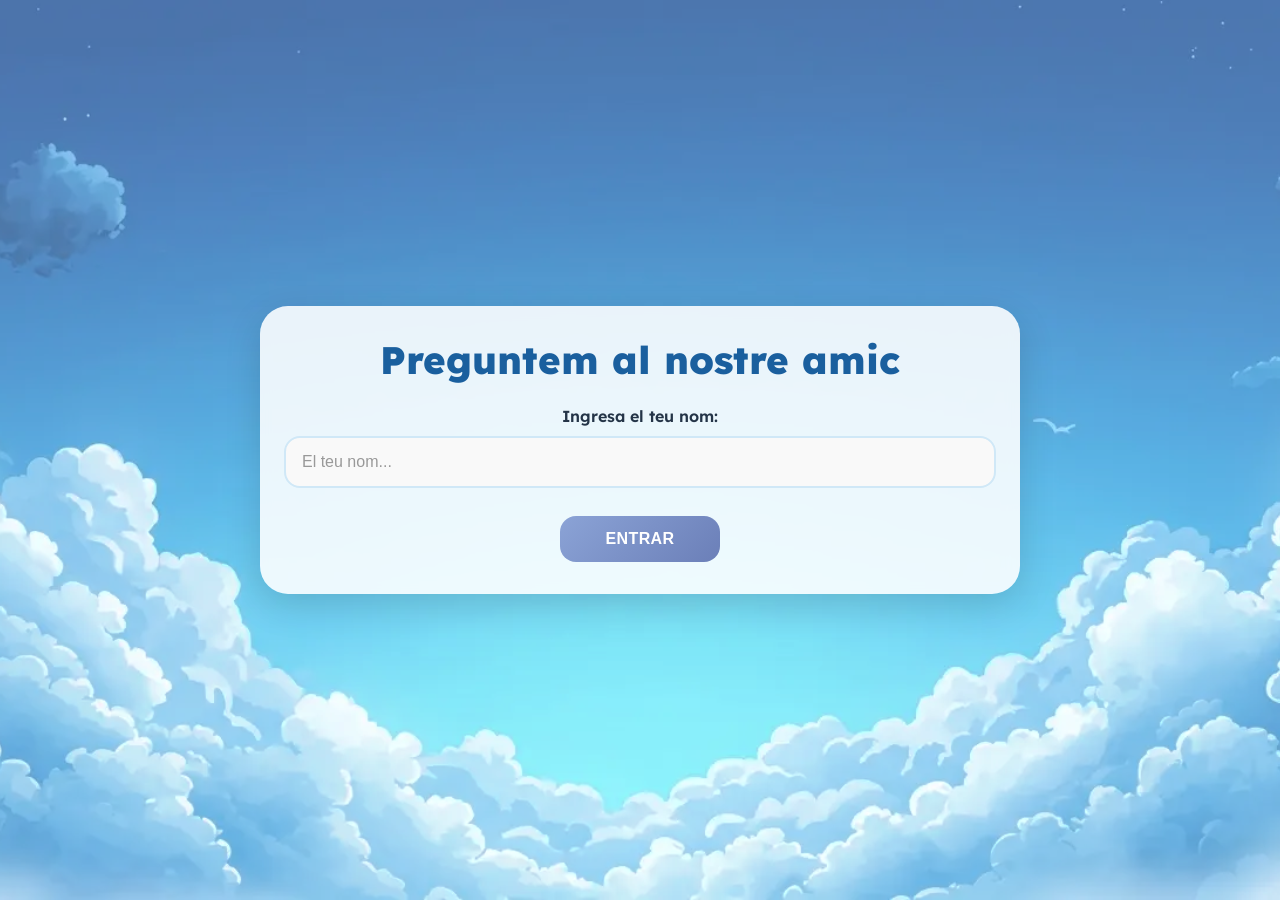
==== public/quiz.html @ dec80d6c "perf: optimize main-page loading" ====
<!DOCTYPE html>
<html lang="ca">
<head>
  <meta charset="UTF-8">
  <meta name="viewport" content="width=device-width, initial-scale=1.0">
  <title>Quiz</title>

  <style>
    :root {
      --primary: #2563eb;
      --primary-hover: #1d4ed8;

      --bg: #eef2f7;
      --card: #ffffff;

      --text: #0f172a;
      --muted: #475569;

      --border: #dbe4ee;

      --correct: #15803d;
      --correct-bg: #ecfdf3;

      --wrong: #dc2626;
      --wrong-bg: #fef2f2;

      --shadow: 0 12px 30px rgba(15, 23, 42, 0.08);
      --radius: 16px;
    }

    * {
      box-sizing: border-box;
    }

    body {
      margin: 0;
      min-height: 100vh;
      font-family: system-ui, -apple-system, BlinkMacSystemFont, "Segoe UI", Arial, sans-serif;
      background: linear-gradient(180deg, #edf2f7 0%, #e6ecf3 100%);
      color: var(--text);
      display: flex;
      justify-content: center;
      align-items: flex-start;
      padding: 32px 20px;
    }

    #app {
      width: 100%;
      max-width: 760px;
      background: var(--card);
      border-radius: 24px;
      box-shadow: var(--shadow);
      padding: 36px;
    }

    .quiz-container,
    .results-container {
      display: flex;
      flex-direction: column;
      gap: 14px;
    }

    h1 {
      margin: 0;
      font-size: 2rem;
      line-height: 1.15;
      color: var(--text);
    }

    h2 {
      margin: 8px 0 0;
      font-size: 1.9rem;
      line-height: 1.2;
      color: var(--text);
    }

    p {
      margin: 0;
      font-size: 1.05rem;
      line-height: 1.5;
      color: var(--muted);
    }

    .meta {
      display: flex;
      flex-direction: column;
      gap: 6px;
      margin-top: 4px;
    }

    .progress-bar {
      width: 100%;
      height: 10px;
      background: #e2e8f0;
      border-radius: 999px;
      overflow: hidden;
      margin-top: 2px;
    }

    .progress-fill {
      height: 100%;
      width: 0;
      background: linear-gradient(90deg, #3b82f6 0%, #2563eb 100%);
      border-radius: inherit;
      transition: width 0.25s ease;
    }

    .question-block {
      display: flex;
      flex-direction: column;
      gap: 14px;
      margin-top: 8px;
    }

    .options {
      display: flex;
      flex-direction: column;
      gap: 14px;
      margin-top: 6px;
    }

    button {
      appearance: none;
      border: 1px solid var(--border);
      background: #f8fafc;
      color: var(--text);
      border-radius: 14px;
      padding: 16px 18px;
      font-size: 1.15rem;
      line-height: 1.3;
      cursor: pointer;
      transition: background-color 0.18s ease, border-color 0.18s ease, transform 0.12s ease, box-shadow 0.18s ease;
    }

    button:hover {
      background: #eef4fb;
      border-color: #cbd5e1;
      box-shadow: 0 4px 14px rgba(37, 99, 235, 0.08);
    }

    button:active {
      transform: translateY(1px);
    }

    button:disabled {
      cursor: default;
      opacity: 1;
    }

    .correct {
      border: 2px solid var(--correct);
      background: var(--correct-bg);
      color: #166534;
      font-weight: 600;
    }

    .wrong {
      border: 2px solid var(--wrong);
      background: var(--wrong-bg);
      color: #991b1b;
      font-weight: 600;
    }

    .feedback {
      display: flex;
      flex-direction: column;
      gap: 14px;
      margin-top: 8px;
    }

    .feedback p {
      color: var(--text);
      font-size: 1.1rem;
      font-weight: 600;
    }

    .actions {
      display: flex;
      gap: 12px;
      flex-wrap: wrap;
    }

    .actions button {
      min-width: 180px;
    }

    .btn-primary {
      background: var(--primary);
      border-color: var(--primary);
      color: #ffffff;
      font-weight: 600;
    }

    .btn-primary:hover {
      background: var(--primary-hover);
      border-color: var(--primary-hover);
      box-shadow: 0 8px 18px rgba(37, 99, 235, 0.18);
    }

    .btn-secondary {
      background: #f1f5f9;
      color: var(--text);
    }

    .results-container ul {
      margin: 0;
      padding-left: 20px;
      color: var(--text);
    }

    .results-container li {
      margin-bottom: 8px;
      line-height: 1.45;
    }

    .results-actions {
      display: flex;
      gap: 12px;
      margin-top: 8px;
      flex-wrap: wrap;
    }

    @media (max-width: 640px) {
      body {
        padding: 20px 14px;
      }

      #app {
        padding: 24px 20px;
        border-radius: 18px;
      }

      h1 {
        font-size: 1.75rem;
      }

      h2 {
        font-size: 1.45rem;
      }

      button {
        width: 100%;
        font-size: 1rem;
      }

      .actions,
      .results-actions {
        flex-direction: column;
      }

      .actions button,
      .results-actions button {
        width: 100%;
        min-width: 0;
      }
    }
  </style>
</head>

<body>
  <div id="app"></div>
  <script type="module" src="js/quiz.js"></script>
</body>
</html>
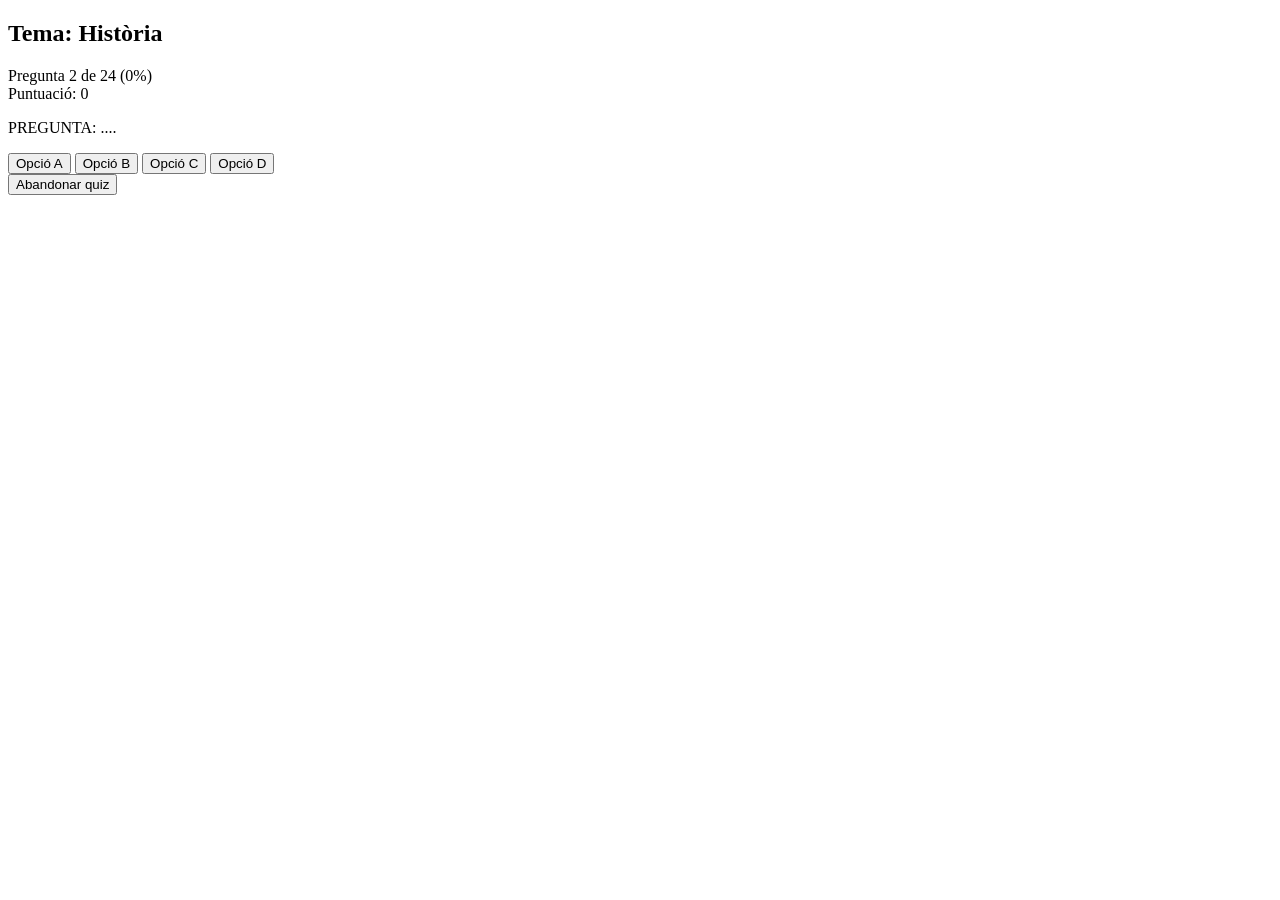
==== commit b319ef3e: "Merge remote-tracking branch 'origin/quizz-html' into quiz-page-backend" ====
--- a/public/quiz.html
+++ b/public/quiz.html
@@ -1,264 +1,65 @@
 <!DOCTYPE html>
 <html lang="ca">
 <head>
-  <meta charset="UTF-8">
-  <meta name="viewport" content="width=device-width, initial-scale=1.0">
-  <title>Quiz</title>
-
-  <style>
-    :root {
-      --primary: #2563eb;
-      --primary-hover: #1d4ed8;
-
-      --bg: #eef2f7;
-      --card: #ffffff;
-
-      --text: #0f172a;
-      --muted: #475569;
-
-      --border: #dbe4ee;
-
-      --correct: #15803d;
-      --correct-bg: #ecfdf3;
-
-      --wrong: #dc2626;
-      --wrong-bg: #fef2f2;
-
-      --shadow: 0 12px 30px rgba(15, 23, 42, 0.08);
-      --radius: 16px;
-    }
-
-    * {
-      box-sizing: border-box;
-    }
-
-    body {
-      margin: 0;
-      min-height: 100vh;
-      font-family: system-ui, -apple-system, BlinkMacSystemFont, "Segoe UI", Arial, sans-serif;
-      background: linear-gradient(180deg, #edf2f7 0%, #e6ecf3 100%);
-      color: var(--text);
-      display: flex;
-      justify-content: center;
-      align-items: flex-start;
-      padding: 32px 20px;
-    }
-
-    #app {
-      width: 100%;
-      max-width: 760px;
-      background: var(--card);
-      border-radius: 24px;
-      box-shadow: var(--shadow);
-      padding: 36px;
-    }
-
-    .quiz-container,
-    .results-container {
-      display: flex;
-      flex-direction: column;
-      gap: 14px;
-    }
-
-    h1 {
-      margin: 0;
-      font-size: 2rem;
-      line-height: 1.15;
-      color: var(--text);
-    }
-
-    h2 {
-      margin: 8px 0 0;
-      font-size: 1.9rem;
-      line-height: 1.2;
-      color: var(--text);
-    }
-
-    p {
-      margin: 0;
-      font-size: 1.05rem;
-      line-height: 1.5;
-      color: var(--muted);
-    }
-
-    .meta {
-      display: flex;
-      flex-direction: column;
-      gap: 6px;
-      margin-top: 4px;
-    }
-
-    .progress-bar {
-      width: 100%;
-      height: 10px;
-      background: #e2e8f0;
-      border-radius: 999px;
-      overflow: hidden;
-      margin-top: 2px;
-    }
-
-    .progress-fill {
-      height: 100%;
-      width: 0;
-      background: linear-gradient(90deg, #3b82f6 0%, #2563eb 100%);
-      border-radius: inherit;
-      transition: width 0.25s ease;
-    }
-
-    .question-block {
-      display: flex;
-      flex-direction: column;
-      gap: 14px;
-      margin-top: 8px;
-    }
-
-    .options {
-      display: flex;
-      flex-direction: column;
-      gap: 14px;
-      margin-top: 6px;
-    }
-
-    button {
-      appearance: none;
-      border: 1px solid var(--border);
-      background: #f8fafc;
-      color: var(--text);
-      border-radius: 14px;
-      padding: 16px 18px;
-      font-size: 1.15rem;
-      line-height: 1.3;
-      cursor: pointer;
-      transition: background-color 0.18s ease, border-color 0.18s ease, transform 0.12s ease, box-shadow 0.18s ease;
-    }
-
-    button:hover {
-      background: #eef4fb;
-      border-color: #cbd5e1;
-      box-shadow: 0 4px 14px rgba(37, 99, 235, 0.08);
-    }
-
-    button:active {
-      transform: translateY(1px);
-    }
-
-    button:disabled {
-      cursor: default;
-      opacity: 1;
-    }
-
-    .correct {
-      border: 2px solid var(--correct);
-      background: var(--correct-bg);
-      color: #166534;
-      font-weight: 600;
-    }
-
-    .wrong {
-      border: 2px solid var(--wrong);
-      background: var(--wrong-bg);
-      color: #991b1b;
-      font-weight: 600;
-    }
-
-    .feedback {
-      display: flex;
-      flex-direction: column;
-      gap: 14px;
-      margin-top: 8px;
-    }
-
-    .feedback p {
-      color: var(--text);
-      font-size: 1.1rem;
-      font-weight: 600;
-    }
-
-    .actions {
-      display: flex;
-      gap: 12px;
-      flex-wrap: wrap;
-    }
-
-    .actions button {
-      min-width: 180px;
-    }
-
-    .btn-primary {
-      background: var(--primary);
-      border-color: var(--primary);
-      color: #ffffff;
-      font-weight: 600;
-    }
-
-    .btn-primary:hover {
-      background: var(--primary-hover);
-      border-color: var(--primary-hover);
-      box-shadow: 0 8px 18px rgba(37, 99, 235, 0.18);
-    }
-
-    .btn-secondary {
-      background: #f1f5f9;
-      color: var(--text);
-    }
-
-    .results-container ul {
-      margin: 0;
-      padding-left: 20px;
-      color: var(--text);
-    }
-
-    .results-container li {
-      margin-bottom: 8px;
-      line-height: 1.45;
-    }
-
-    .results-actions {
-      display: flex;
-      gap: 12px;
-      margin-top: 8px;
-      flex-wrap: wrap;
-    }
-
-    @media (max-width: 640px) {
-      body {
-        padding: 20px 14px;
-      }
-
-      #app {
-        padding: 24px 20px;
-        border-radius: 18px;
-      }
-
-      h1 {
-        font-size: 1.75rem;
-      }
-
-      h2 {
-        font-size: 1.45rem;
-      }
-
-      button {
-        width: 100%;
-        font-size: 1rem;
-      }
-
-      .actions,
-      .results-actions {
-        flex-direction: column;
-      }
-
-      .actions button,
-      .results-actions button {
-        width: 100%;
-        min-width: 0;
-      }
-    }
-  </style>
+    <meta charset="UTF-8">
+    <meta name="viewport" content="width=device-width, initial-scale=1.0">
+    <title>Preguntem al nostre amic</title>
+    <link rel="stylesheet" href="css/quiz.css">
+    <link rel="shortcut icon" href="img/favicon.ico" type="image/x-icon">
 </head>
 
 <body>
-  <div id="app"></div>
-  <script type="module" src="js/quiz.js"></script>
+    <section id="screen-inici" class="screen" style="display: none;">
+        <div id="section-name-input" class="container">
+            <h1>Preguntem al nostre amic</h1>
+            <div class="form-group">
+                <label for="user-name">Ingresa el teu nom:</label>
+                <input type="text" id="user-name" placeholder="El teu nom..." maxlength="50">
+            </div>
+            <button id="btn-enter" class="btn">Entrar</button>
+        </div>
+
+        <div id="section-category-select" class="container">
+            <h2 id="welcome-text">Hola, <span id="display-name">[Nom]</span>!</h2>
+            <p class="category-label">Categoria:</p>
+            <div class="category-grid" id="category-grid"></div>
+            <button id="btn-start-game" class="btn">Comenzar</button>
+        </div>
+    </section>
+
+    <section id="screen-joc" class="screen">
+        <div class="quiz-container">
+            
+            <h2 class="category-theme">Tema: <span id="current-theme">Història</span></h2>
+            
+            <div class="question-counter">
+                Pregunta <span id="current-question">2</span> de <span id="total-questions">24</span> (0%)
+            </div>
+            
+            <div class="score-display">
+                Puntuació: <span id="current-score">0</span>
+            </div>
+
+            <div class="progress-container">
+                <div id="progress-bar" class="progress-fill"></div>
+            </div>
+
+            <div class="question-box">
+                <p id="question-text">PREGUNTA: ....</p>
+            </div>
+
+            <div class="options-grid">
+                <button class="option-btn" id="option-a">Opció A</button> <button class="option-btn" id="option-b">Opció B</button>
+                <button class="option-btn" id="option-c">Opció C</button> <button class="option-btn" id="option-d">Opció D</button>
+            </div>
+
+            <div class="quiz-footer">
+                <button id="btn-leave" class="btn-leave">Abandonar quiz</button>
+            </div>
+
+        </div>
+    </section>
+
+    <script type="module" src="./js/main.js"></script>
 </body>
 </html>
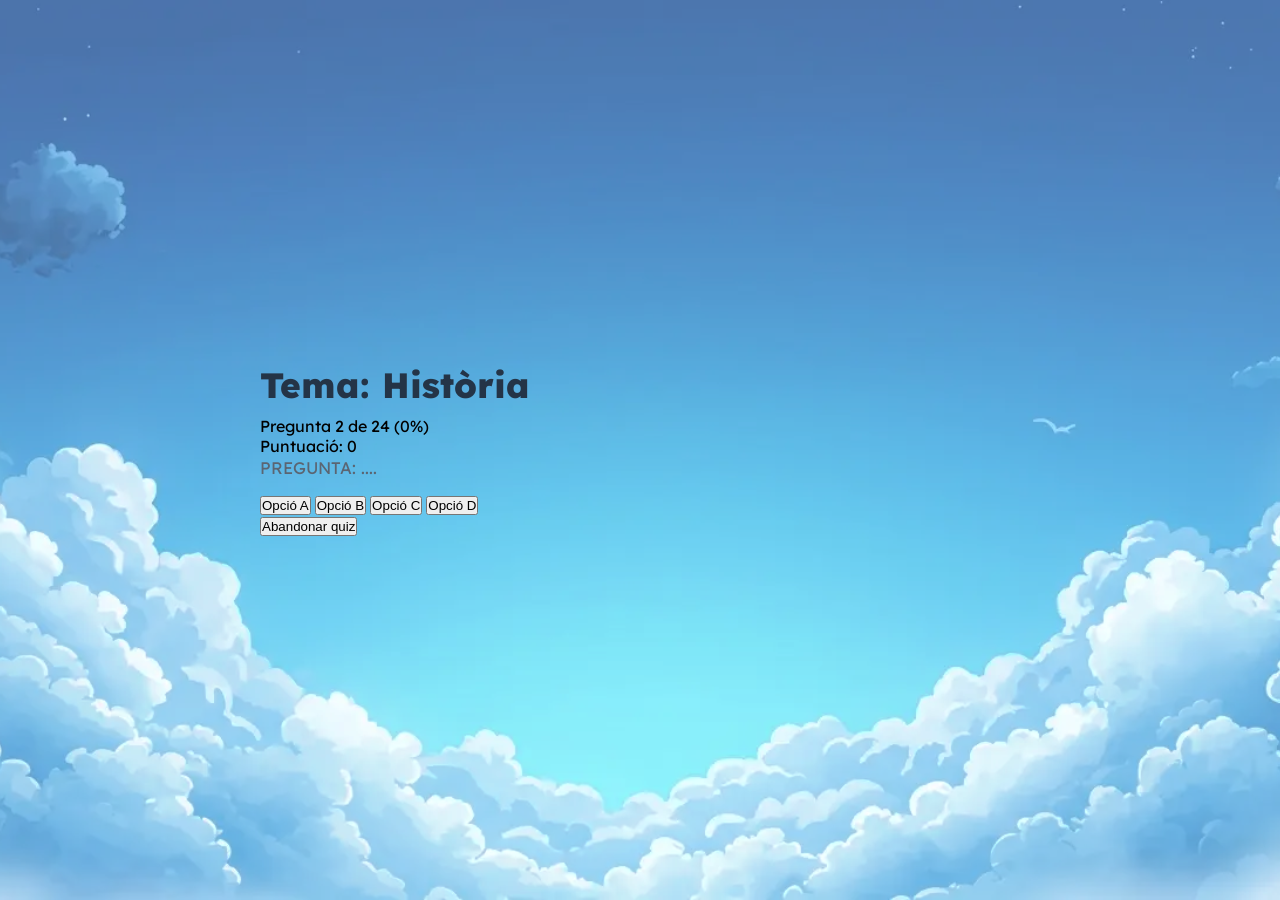
==== commit d7532af1: "style: added alert more styled" ====
--- a/public/quiz.html
+++ b/public/quiz.html
@@ -4,7 +4,7 @@
     <meta charset="UTF-8">
     <meta name="viewport" content="width=device-width, initial-scale=1.0">
     <title>Preguntem al nostre amic</title>
-    <link rel="stylesheet" href="css/quiz.css">
+    <link rel="stylesheet" href="css/style.css">
     <link rel="shortcut icon" href="img/favicon.ico" type="image/x-icon">
 </head>
 
--- a/public/css/style.css
+++ b/public/css/style.css
@@ -0,0 +1,584 @@
+@import url('https://fonts.googleapis.com/css2?family=Lexend:wght@400;500;600;700;800&display=swap');
+
+* {
+    margin: 0;
+    padding: 0;
+    box-sizing: border-box;
+}
+
+:root {
+    --page-max-width: 760px;
+    --card-radius: 28px;
+    --button-radius: 24px;
+    --shadow-soft: 0 12px 36px rgba(0, 0, 0, 0.14);
+    --shadow-hover: 0 18px 38px rgba(0, 0, 0, 0.22);
+    --text-main: #243447;
+    --text-soft: #5b6572;
+
+    /* Curvas de animación reutilizables */
+    --ease-out-soft: cubic-bezier(0.22, 1, 0.36, 1);
+    --ease-spring: cubic-bezier(0.34, 1.56, 0.64, 1);
+}
+
+body {
+    font-family: 'Lexend', sans-serif;
+    background-image: url('../img/backgroundImage.webp');
+    background-repeat: no-repeat;
+    background-position: center center;
+    background-size: cover;
+    background-attachment: fixed;
+    background-color: rgba(168, 216, 255, 0.4);
+    background-blend-mode: lighten;
+    min-height: 100vh;
+    display: flex;
+    justify-content: center;
+    align-items: center;
+    padding: 24px 16px;
+    overflow-x: hidden;
+    animation: bgDrift 24s ease-in-out infinite alternate;
+}
+
+@keyframes bgDrift {
+    from { background-size: cover; }
+    to   { background-size: 110% auto; }
+}
+
+.screen {
+    width: 100%;
+    max-width: var(--page-max-width);
+    display: flex;
+    flex-direction: column;
+    gap: 20px;
+    animation: fadeIn 0.7s var(--ease-out-soft) both;
+}
+
+@keyframes fadeIn {
+    from {
+        opacity: 0;
+        transform: translateY(12px) scale(0.97);
+        filter: blur(6px);
+    }
+    to {
+        opacity: 1;
+        transform: translateY(0) scale(1);
+        filter: blur(0);
+    }
+}
+
+img {
+  -webkit-user-drag: none;
+  user-select: none;
+  pointer-events: none;
+}
+
+.container {
+    width: 100%;
+    background: rgba(255, 255, 255, 0.88);
+    border-radius: var(--card-radius);
+    padding: 32px 24px;
+    box-shadow: var(--shadow-soft);
+    text-align: center;
+    backdrop-filter: blur(6px);
+    animation: containerIn 0.75s var(--ease-spring) both;
+    transition: box-shadow 0.4s ease, transform 0.4s ease;
+}
+
+.container:hover {
+    box-shadow: 0 18px 44px rgba(0, 0, 0, 0.18);
+}
+
+@keyframes containerIn {
+    0% {
+        opacity: 0;
+        transform: translateY(24px) scale(0.94);
+    }
+    100% {
+        opacity: 1;
+        transform: translateY(0) scale(1);
+    }
+}
+
+#section-category-select {
+    display: none;
+}
+
+h1 {
+    font-size: clamp(2rem, 4vw, 2.4rem);
+    color: #1a5f9e;
+    margin-bottom: 24px;
+    font-weight: 800;
+    line-height: 1.15;
+    background: linear-gradient(90deg, #1a5f9e, #4aa3df, #1a5f9e);
+    background-size: 200% auto;
+    -webkit-background-clip: text;
+    background-clip: text;
+    -webkit-text-fill-color: transparent;
+    animation: titleShine 6s linear infinite, fadeInDown 0.7s var(--ease-out-soft) both;
+}
+
+@keyframes titleShine {
+    to { background-position: 200% center; }
+}
+
+@keyframes fadeInDown {
+    from { opacity: 0; transform: translateY(-12px); }
+    to   { opacity: 1; transform: translateY(0); }
+}
+
+h2 {
+    font-size: clamp(1.8rem, 4vw, 2.2rem);
+    color: var(--text-main);
+    margin-bottom: 10px;
+    font-weight: 800;
+    line-height: 1.2;
+    animation: fadeInDown 0.6s var(--ease-out-soft) both;
+}
+
+#welcome-text {
+    margin-bottom: 18px;
+}
+
+#welcome-text #display-name {
+    display: inline-block;
+    animation: pop 0.5s var(--ease-spring) both;
+    color: #1a5f9e;
+}
+
+@keyframes pop {
+    0%   { transform: scale(0.5); opacity: 0; }
+    60%  { transform: scale(1.15); opacity: 1; }
+    100% { transform: scale(1); }
+}
+
+.category-label {
+    font-size: 1.05rem;
+    color: var(--text-soft);
+    margin-bottom: 22px;
+    font-weight: 600;
+    animation: fadeIn 0.6s ease 0.15s both;
+}
+
+p {
+    font-size: 1.05rem;
+    color: var(--text-soft);
+    margin-bottom: 15px;
+    line-height: 1.4;
+}
+
+label {
+    display: block;
+    font-size: 1rem;
+    color: var(--text-main);
+    font-weight: 600;
+    margin-bottom: 10px;
+}
+
+.form-group {
+    margin-bottom: 28px;
+}
+
+#user-name {
+    width: 100%;
+    padding: 15px 16px;
+    font-size: 1rem;
+    border: 2px solid #d0e8f7;
+    border-radius: 16px;
+    background-color: #f9f9f9;
+    color: var(--text-main);
+    transition: border-color 0.25s ease, background-color 0.25s ease, box-shadow 0.25s ease, transform 0.25s ease;
+}
+
+#user-name:hover {
+    transform: translateY(-1px);
+}
+
+#user-name:focus {
+    outline: none;
+    border-color: #a8d8ff;
+    background-color: #fff;
+    box-shadow: 0 0 0 4px rgba(168, 216, 255, 0.25);
+    transform: translateY(-1px);
+}
+
+#user-name::placeholder {
+    color: #999;
+    transition: opacity 0.25s ease, transform 0.25s ease;
+}
+
+#user-name:focus::placeholder {
+    opacity: 0.5;
+    transform: translateX(4px);
+}
+
+.btn {
+    padding: 14px 24px;
+    font-size: 1rem;
+    font-weight: 800;
+    border: none;
+    border-radius: 16px;
+    cursor: pointer;
+    transition:
+        transform 0.25s var(--ease-spring),
+        box-shadow 0.25s ease,
+        filter 0.25s ease;
+    text-transform: uppercase;
+    letter-spacing: 0.4px;
+    position: relative;
+    overflow: hidden;
+    isolation: isolate;
+}
+
+.btn::before {
+    content: '';
+    position: absolute;
+    top: 0;
+    left: -120%;
+    width: 60%;
+    height: 100%;
+    background: linear-gradient(
+        120deg,
+        transparent 0%,
+        rgba(255, 255, 255, 0.45) 50%,
+        transparent 100%
+    );
+    transform: skewX(-20deg);
+    transition: left 0.7s ease;
+    pointer-events: none;
+    z-index: 1;
+}
+
+.btn:hover::before {
+    left: 130%;
+}
+
+.btn:hover {
+    transform: translateY(-3px) scale(1.02);
+    box-shadow: var(--shadow-hover);
+    filter: brightness(1.05);
+}
+
+.btn:active {
+    transform: translateY(-1px) scale(0.99);
+    transition-duration: 0.1s;
+}
+
+.btn:focus-visible {
+    outline: none;
+    box-shadow: 0 0 0 4px rgba(168, 216, 255, 0.55), var(--shadow-hover);
+}
+
+#btn-enter {
+    background: linear-gradient(135deg, #8ba3d6 0%, #6b7fb8 100%);
+    color: white;
+    min-width: 160px;
+}
+
+.btn-container button {
+    background: linear-gradient(135deg, #18c91f 0%, #47e45c 100%);
+    color: white;
+    min-width: 190px;
+    margin: 0 15px;
+}
+
+#btn-start-game {
+    animation: pulseGlow 2.4s ease-in-out infinite;
+}
+
+@keyframes pulseGlow {
+    0%, 100% {
+        box-shadow: 0 8px 20px rgba(24, 201, 31, 0.35);
+    }
+    50% {
+        box-shadow: 0 12px 28px rgba(24, 201, 31, 0.55);
+    }
+}
+
+#btn-start-game:hover,
+#btn-enter:hover {
+    color: white;
+}
+
+/* GRID DINÁMICO */
+
+.category-grid {
+    display: grid;
+    grid-template-columns: repeat(auto-fit, minmax(220px, 1fr));
+    gap: 18px;
+    margin-bottom: 24px;
+    align-items: stretch;
+}
+
+/* BOTONES DE TEMA DINÁMICOS */
+
+.btn-category {
+    --theme-bg: linear-gradient(135deg, #64748b 0%, #334155 100%);
+    --theme-delay: 0ms;
+
+    width: 100%;
+    min-height: 220px;
+    padding: 22px 18px;
+    border-radius: var(--button-radius);
+    background: var(--theme-bg);
+    color: #fff;
+    display: flex;
+    flex-direction: column;
+    align-items: center;
+    justify-content: center;
+    gap: 18px;
+    text-align: center;
+    position: relative;
+    overflow: hidden;
+    box-shadow: 0 12px 24px rgba(0, 0, 0, 0.14);
+    animation: cardIn 0.6s var(--ease-spring) both;
+    animation-delay: var(--theme-delay);
+    isolation: isolate;
+    transition:
+        transform 0.35s var(--ease-spring),
+        box-shadow 0.35s ease,
+        filter 0.35s ease;
+}
+
+.btn-category::before {
+    content: '';
+    position: absolute;
+    inset: 0;
+    background:
+        radial-gradient(
+            circle at 50% 0%,
+            rgba(255, 255, 255, 0) 0%,
+            rgba(255, 255, 255, 0) 60%
+        ),
+        linear-gradient(
+            180deg,
+            rgba(255, 255, 255, 0.14) 0%,
+            rgba(255, 255, 255, 0.02) 100%
+        );
+    pointer-events: none;
+    z-index: 0;
+    transition: background 0.4s ease;
+}
+
+.btn-category > * {
+    position: relative;
+    z-index: 1;
+}
+
+.btn-category:hover {
+    transform: translateY(-6px) scale(1.02);
+    box-shadow: 0 22px 38px rgba(0, 0, 0, 0.25);
+    filter: saturate(1.1) brightness(1.05);
+}
+
+.btn-category:hover::before {
+    background:
+        radial-gradient(
+            circle at 50% 0%,
+            rgba(255, 255, 255, 0.38) 0%,
+            rgba(255, 255, 255, 0) 60%
+        ),
+        linear-gradient(
+            180deg,
+            rgba(255, 255, 255, 0.18) 0%,
+            rgba(255, 255, 255, 0.04) 100%
+        );
+}
+
+.btn-category:active {
+    transform: translateY(-2px) scale(0.99);
+    transition-duration: 0.12s;
+}
+
+.btn-category.selected {
+    transform: translateY(-3px) scale(1.02);
+    box-shadow:
+        0 0 0 4px rgba(255, 255, 255, 0.9) inset,
+        0 18px 34px rgba(0, 0, 0, 0.26);
+    animation: selectedPulse 1.8s ease-in-out infinite;
+}
+
+@keyframes selectedPulse {
+    0%, 100% {
+        box-shadow:
+            0 0 0 4px rgba(255, 255, 255, 0.9) inset,
+            0 18px 34px rgba(0, 0, 0, 0.26);
+    }
+    50% {
+        box-shadow:
+            0 0 0 4px rgba(255, 255, 255, 1) inset,
+            0 22px 42px rgba(0, 0, 0, 0.32),
+            0 0 24px rgba(255, 255, 255, 0.45);
+    }
+}
+
+.btn-category.selected::after {
+    content: '✓';
+    position: absolute;
+    top: 14px;
+    right: 14px;
+    width: 34px;
+    height: 34px;
+    display: grid;
+    place-items: center;
+    border-radius: 999px;
+    background: rgba(255, 255, 255, 0.95);
+    color: #1f2937;
+    font-weight: 900;
+    font-size: 1rem;
+    z-index: 2;
+    opacity: 1;
+    animation: checkPop 0.45s var(--ease-spring) both;
+}
+
+@keyframes checkPop {
+    0%   { transform: scale(0) rotate(-90deg); opacity: 0; }
+    70%  { transform: scale(1.25) rotate(5deg); opacity: 1; }
+    100% { transform: scale(1) rotate(0); }
+}
+
+.mascot-img {
+    width: min(150px, 55%);
+    max-width: 100%;
+    height: auto;
+    object-fit: contain;
+    display: block;
+    filter: drop-shadow(0 6px 12px rgba(0, 0, 0, 0.18));
+    transition: transform 0.4s var(--ease-spring), filter 0.4s ease;
+    animation: mascotFloat 4s ease-in-out infinite;
+}
+
+@keyframes mascotFloat {
+    0%, 100% { transform: translateY(0); }
+    50%      { transform: translateY(-6px); }
+}
+
+.btn-category:hover .mascot-img {
+    transform: scale(1.12) rotate(-4deg) translateY(-4px);
+    filter: drop-shadow(0 12px 18px rgba(0, 0, 0, 0.28));
+    animation-play-state: paused;
+}
+
+.btn-category.selected .mascot-img {
+    animation: mascotBounce 1.6s ease-in-out infinite;
+}
+
+@keyframes mascotBounce {
+    0%, 100% { transform: translateY(0) scale(1); }
+    50%      { transform: translateY(-8px) scale(1.05); }
+}
+
+.btn-category-text {
+    font-size: clamp(1.15rem, 2.3vw, 1.6rem);
+    font-weight: 800;
+    text-transform: uppercase;
+    letter-spacing: 0.8px;
+    line-height: 1.1;
+    word-break: break-word;
+    transition: letter-spacing 0.3s ease, transform 0.3s ease;
+}
+
+.btn-category:hover .btn-category-text {
+    letter-spacing: 1.4px;
+    transform: translateY(2px);
+}
+
+@keyframes cardIn {
+    0% {
+        opacity: 0;
+        transform: translateY(24px) scale(0.92);
+    }
+    60% {
+        opacity: 1;
+        transform: translateY(-4px) scale(1.02);
+    }
+    100% {
+        opacity: 1;
+        transform: translateY(0) scale(1);
+    }
+}
+
+@media (max-width: 640px) {
+    body {
+        align-items: flex-start;
+        padding: 16px 10px;
+    }
+
+    .container {
+        padding: 24px 16px;
+        border-radius: 22px;
+    }
+
+    .category-grid {
+        grid-template-columns: 1fr;
+    }
+
+    .btn-category {
+        min-height: 190px;
+    }
+
+    .mascot-img {
+        width: min(130px, 52%);
+    }
+
+    #btn-enter,
+    #btn-start-game {
+        width: 100%;
+    }
+}
+
+@media (max-width: 380px) {
+    .btn-category {
+        min-height: 170px;
+        padding: 18px 14px;
+    }
+
+    .btn-category-text {
+        font-size: 1rem;
+    }
+
+    .mascot-img {
+        width: 110px;
+    }
+}
+
+.input-error {
+  color: #ef4444;
+  font-size: 0.9rem;
+  margin-top: 4px;
+  min-height: 1.1em;
+  animation: errorIn 0.35s var(--ease-spring) both;
+}
+
+@keyframes errorIn {
+    from { opacity: 0; transform: translateY(-4px); }
+    to   { opacity: 1; transform: translateY(0); }
+}
+
+#user-name.input-invalid {
+  border: 2px solid #ef4444;
+  box-shadow: 0 0 0 2px rgba(239, 68, 68, 0.2);
+  animation: shake 0.45s ease;
+}
+
+#user-name.input-invalid:focus {
+  border-color: #ef4444;
+  box-shadow: 0 0 0 4px rgba(239, 68, 68, 0.2);
+}
+
+@keyframes shake {
+    0%, 100% { transform: translateX(0); }
+    20%      { transform: translateX(-8px); }
+    40%      { transform: translateX(8px); }
+    60%      { transform: translateX(-5px); }
+    80%      { transform: translateX(5px); }
+}
+
+/* Respeto a usuarios que prefieren menos movimiento */
+@media (prefers-reduced-motion: reduce) {
+    *,
+    *::before,
+    *::after {
+        animation-duration: 0.001ms !important;
+        animation-iteration-count: 1 !important;
+        transition-duration: 0.001ms !important;
+    }
+}
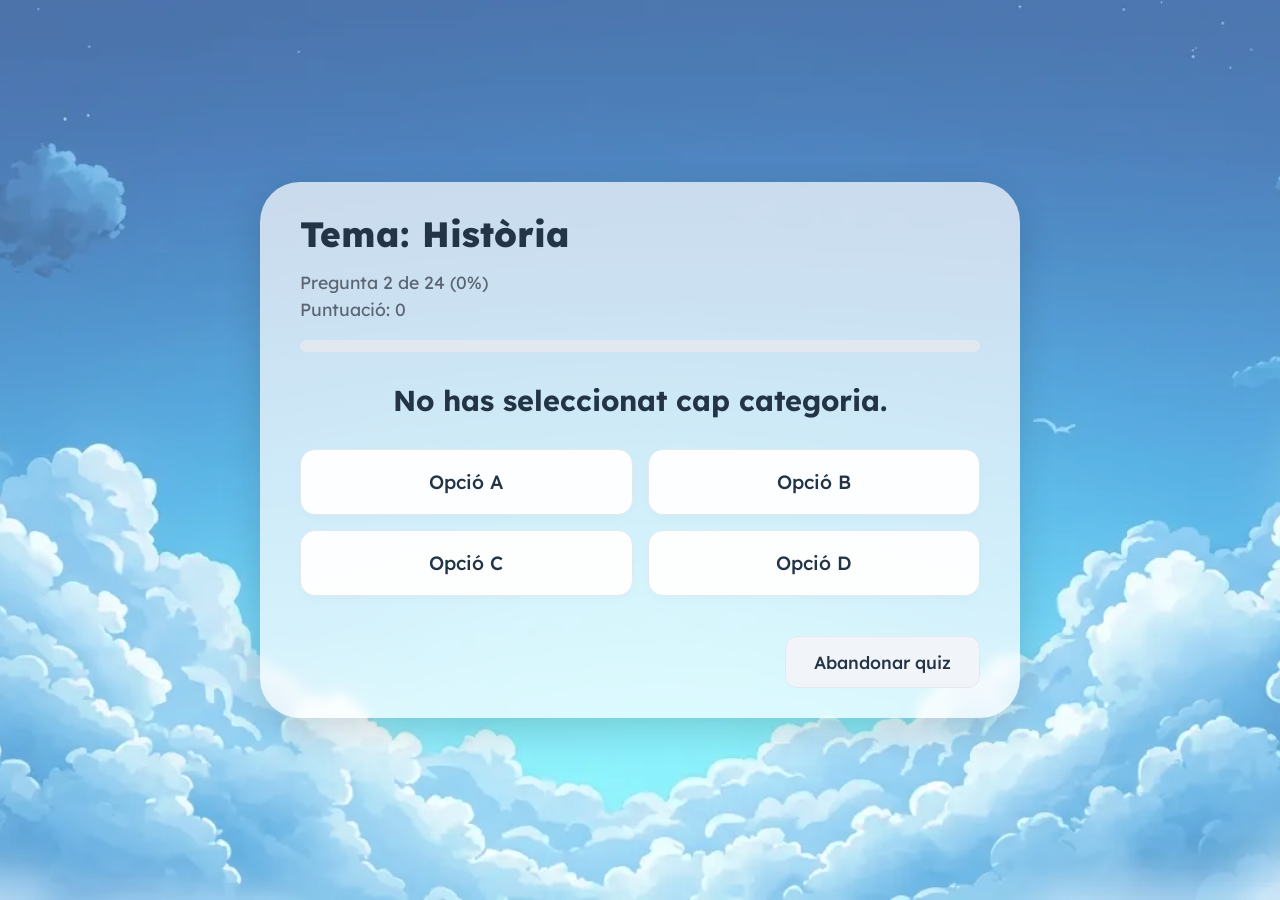
==== commit 955c20d4: "feat: implements quiz's backend" ====
--- a/public/quiz.html
+++ b/public/quiz.html
@@ -1,10 +1,11 @@
 <!DOCTYPE html>
 <html lang="ca">
+
 <head>
     <meta charset="UTF-8">
     <meta name="viewport" content="width=device-width, initial-scale=1.0">
     <title>Preguntem al nostre amic</title>
-    <link rel="stylesheet" href="css/style.css">
+    <link rel="stylesheet" href="css/quiz.css">
     <link rel="shortcut icon" href="img/favicon.ico" type="image/x-icon">
 </head>
 
@@ -29,13 +30,13 @@
 
     <section id="screen-joc" class="screen">
         <div class="quiz-container">
-            
+
             <h2 class="category-theme">Tema: <span id="current-theme">Història</span></h2>
-            
+
             <div class="question-counter">
                 Pregunta <span id="current-question">2</span> de <span id="total-questions">24</span> (0%)
             </div>
-            
+
             <div class="score-display">
                 Puntuació: <span id="current-score">0</span>
             </div>
@@ -49,12 +50,17 @@
             </div>
 
             <div class="options-grid">
-                <button class="option-btn" id="option-a">Opció A</button> <button class="option-btn" id="option-b">Opció B</button>
-                <button class="option-btn" id="option-c">Opció C</button> <button class="option-btn" id="option-d">Opció D</button>
+                <button class="option-btn" id="option-a">Opció A</button> <button class="option-btn" id="option-b">Opció
+                    B</button>
+                <button class="option-btn" id="option-c">Opció C</button> <button class="option-btn" id="option-d">Opció
+                    D</button>
             </div>
 
             <div class="quiz-footer">
                 <button id="btn-leave" class="btn-leave">Abandonar quiz</button>
+                <button id="btn-next-question" class="btn-next" hidden>
+                    Següent pregunta
+                </button>
             </div>
 
         </div>
@@ -62,4 +68,5 @@
 
     <script type="module" src="./js/main.js"></script>
 </body>
+
 </html>
--- a/public/css/quiz.css
+++ b/public/css/quiz.css
@@ -0,0 +1,186 @@
+@import url('https://fonts.googleapis.com/css2?family=Lexend:wght@400;500;600;700;800&display=swap');
+
+* {
+    margin: 0;
+    padding: 0;
+    box-sizing: border-box;
+}
+
+:root {
+    --page-max-width: 760px;
+    --card-radius: 40px;
+    --button-radius: 15px;
+    --shadow-soft: 0 12px 36px rgba(0, 0, 0, 0.14);
+    --shadow-hover: 0 16px 30px rgba(0, 0, 0, 0.18);
+    --text-main: #243447;
+    --text-soft: #5b6572;
+    --progress-dark: #1f2d3d;
+}
+
+body {
+    font-family: 'Lexend', sans-serif;
+    background-image: url('../img/backgroundImage.webp');
+    background-repeat: no-repeat;
+    background-position: center center;
+    background-size: cover;
+    background-attachment: fixed;
+    background-color: rgba(168, 216, 255, 0.4);
+    background-blend-mode: lighten;
+    min-height: 100vh;
+    display: flex;
+    justify-content: center;
+    align-items: center;
+    padding: 24px 16px;
+    overflow-x: hidden;
+}
+
+.screen {
+    width: 100%;
+    max-width: var(--page-max-width);
+    display: flex;
+    flex-direction: column;
+    animation: fadeIn 0.6s ease-in;
+}
+
+@keyframes fadeIn {
+    from { opacity: 0; transform: scale(0.98); }
+    to { opacity: 1; transform: scale(1); }
+}
+
+.quiz-container {
+    width: 100%;
+    background: rgba(255, 255, 255, 0.7);
+    backdrop-filter: blur(8px);
+    padding: 30px 40px;
+    border-radius: var(--card-radius);
+    box-shadow: var(--shadow-soft);
+    text-align: left;
+    display: flex;
+    flex-direction: column;
+    backdrop-filter: blur(6px);
+    
+}
+
+.category-theme {
+    font-size: 2.2rem;
+    font-weight: 800;
+    color: var(--text-main);
+    margin-bottom: 15px;
+}
+
+.question-counter, .score-display {
+    font-size: 1.1rem;
+    font-weight: 400;
+    color: var(--text-soft);
+    margin-bottom: 5px;
+}
+
+.progress-container {
+    width: 100%;
+    height: 12px;
+    background: #e2e8f0;
+    border-radius: 50px;
+    margin: 15px 0 30px 0;
+    overflow: hidden;
+}
+
+.progress-fill {
+    height: 100%;
+    width: 0%; 
+    background-color: var(--progress-dark);
+    transition: width 0.3s ease;
+}
+
+.question-box {
+    width: 100%;
+    margin-bottom: 30px;
+    display: flex;
+    justify-content: center;
+    align-items: center;
+}
+
+.question-box p {
+    font-size: clamp(1.4rem, 4vw, 1.8rem);
+    font-weight: 700;
+    color: var(--text-main);
+    line-height: 1.3;
+    text-align: center;
+}
+
+.options-grid {
+    display: grid;
+    grid-template-columns: repeat(2, 1fr);
+    gap: 15px;
+    margin-bottom: 30px;
+}
+
+.option-btn {
+    background: rgba(255, 255, 255, 0.95);
+    border: 1px solid #e2e8f0;
+    padding: 20px 15px;
+    border-radius: var(--button-radius);
+    font-family: 'Lexend', sans-serif;
+    font-size: 1.2rem;
+    font-weight: 500;
+    color: var(--text-main);
+    cursor: pointer;
+    box-shadow: 0 4px 10px rgba(0,0,0,0.02);
+    transition: transform 0.22s ease, box-shadow 0.22s ease, background-color 0.22s ease, border-color 0.22s ease;
+    width: 100%;
+}
+
+.option-btn:hover {
+    transform: translateY(-2px);
+    box-shadow: var(--shadow-hover);
+    background-color: #ffffff;
+    border-color: #cbd5e1;
+}
+
+.option-btn:active {
+    transform: translateY(0);
+}
+
+.quiz-footer {
+    display: flex;
+    justify-content: flex-end;
+    margin-top: 10px;
+}
+
+.btn-leave {
+    background: #f1f5f9;
+    color: var(--text-main);
+    border: 1px solid #e2e8f0;
+    padding: 14px 28px;
+    border-radius: 12px;
+    font-family: 'Lexend', sans-serif;
+    font-size: 1.1rem;
+    font-weight: 500;
+    cursor: pointer;
+    transition: all 0.2s ease;
+}
+
+.btn-leave:hover {
+    background: #ef4444;
+    color: #ffffff;
+    border-color: #ef4444;
+    box-shadow: 0 6px 15px rgba(239, 68, 68, 0.3);
+}
+
+@media (max-width: 620px) {
+    .quiz-container {
+        padding: 25px 15px;
+    }
+    
+    .category-theme {
+        font-size: 1.8rem;
+    }
+    
+    .question-box p {
+        font-size: 1.3rem;
+    }
+
+    .option-btn {
+        padding: 15px 10px;
+        font-size: 1.1rem;
+    }
+}
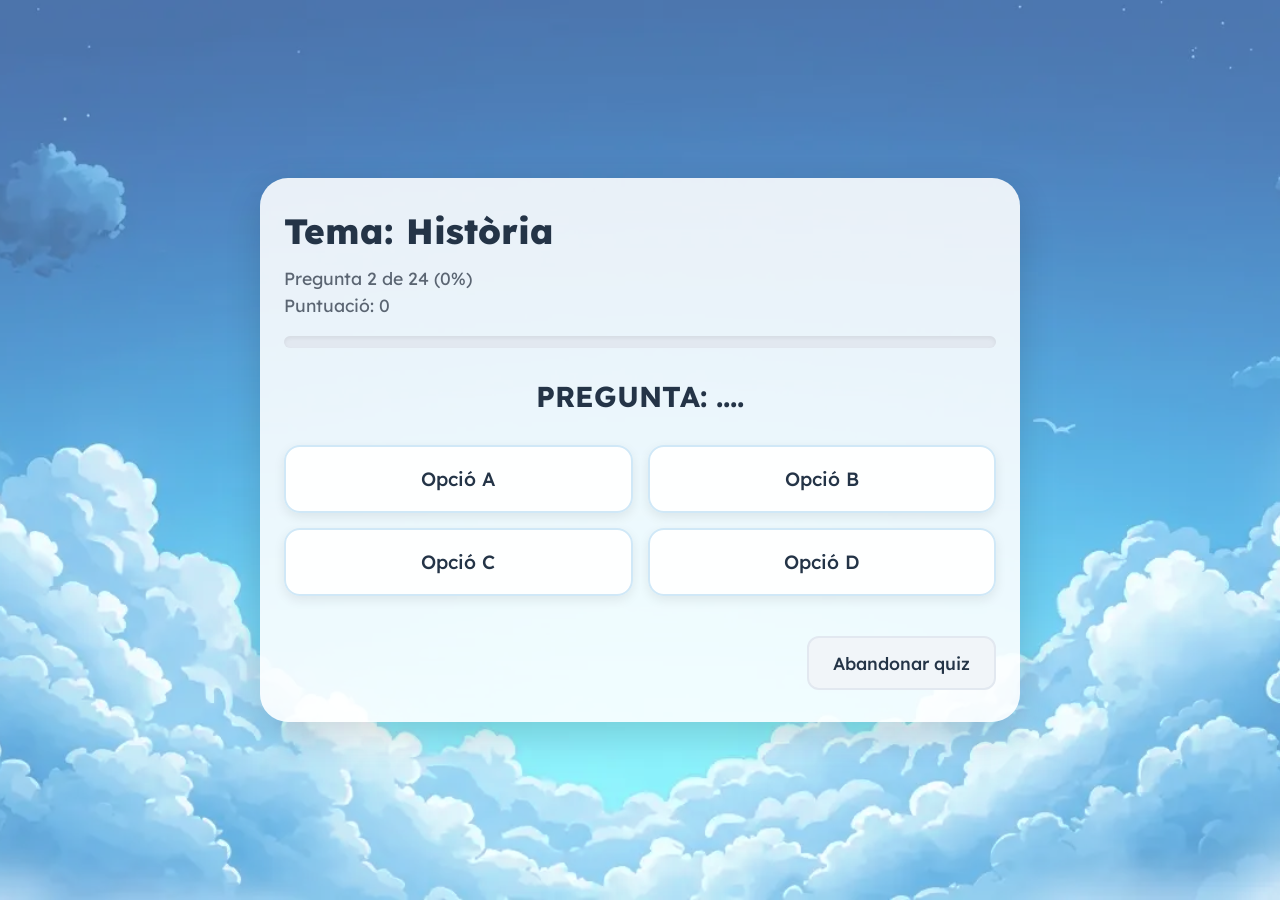
==== commit 16779abd: "style: added better visuals to quiz.html" ====
--- a/public/quiz.html
+++ b/public/quiz.html
@@ -1,6 +1,5 @@
 <!DOCTYPE html>
 <html lang="ca">
-
 <head>
     <meta charset="UTF-8">
     <meta name="viewport" content="width=device-width, initial-scale=1.0">
@@ -30,13 +29,13 @@
 
     <section id="screen-joc" class="screen">
         <div class="quiz-container">
-
+            
             <h2 class="category-theme">Tema: <span id="current-theme">Història</span></h2>
-
+            
             <div class="question-counter">
                 Pregunta <span id="current-question">2</span> de <span id="total-questions">24</span> (0%)
             </div>
-
+            
             <div class="score-display">
                 Puntuació: <span id="current-score">0</span>
             </div>
@@ -50,17 +49,12 @@
             </div>
 
             <div class="options-grid">
-                <button class="option-btn" id="option-a">Opció A</button> <button class="option-btn" id="option-b">Opció
-                    B</button>
-                <button class="option-btn" id="option-c">Opció C</button> <button class="option-btn" id="option-d">Opció
-                    D</button>
+                <button class="option-btn" id="option-a">Opció A</button> <button class="option-btn" id="option-b">Opció B</button>
+                <button class="option-btn" id="option-c">Opció C</button> <button class="option-btn" id="option-d">Opció D</button>
             </div>
 
             <div class="quiz-footer">
                 <button id="btn-leave" class="btn-leave">Abandonar quiz</button>
-                <button id="btn-next-question" class="btn-next" hidden>
-                    Següent pregunta
-                </button>
             </div>
 
         </div>
@@ -68,5 +62,4 @@
 
     <script type="module" src="./js/main.js"></script>
 </body>
-
 </html>
--- a/public/css/quiz.css
+++ b/public/css/quiz.css
@@ -8,13 +8,17 @@
 
 :root {
     --page-max-width: 760px;
-    --card-radius: 40px;
-    --button-radius: 15px;
+    --card-radius: 28px;
+    --button-radius: 16px;
     --shadow-soft: 0 12px 36px rgba(0, 0, 0, 0.14);
-    --shadow-hover: 0 16px 30px rgba(0, 0, 0, 0.18);
+    --shadow-hover: 0 18px 38px rgba(0, 0, 0, 0.22);
     --text-main: #243447;
     --text-soft: #5b6572;
     --progress-dark: #1f2d3d;
+
+    /* Curvas de animación reutilizables */
+    --ease-out-soft: cubic-bezier(0.22, 1, 0.36, 1);
+    --ease-spring: cubic-bezier(0.34, 1.56, 0.64, 1);
 }
 
 body {
@@ -32,6 +36,12 @@
     align-items: center;
     padding: 24px 16px;
     overflow-x: hidden;
+    animation: bgDrift 24s ease-in-out infinite alternate;
+}
+
+@keyframes bgDrift {
+    from { background-size: cover; }
+    to   { background-size: 110% auto; }
 }
 
 .screen {
@@ -39,33 +49,64 @@
     max-width: var(--page-max-width);
     display: flex;
     flex-direction: column;
-    animation: fadeIn 0.6s ease-in;
+    gap: 20px;
+    animation: fadeIn 0.7s var(--ease-out-soft) both;
 }
 
 @keyframes fadeIn {
-    from { opacity: 0; transform: scale(0.98); }
-    to { opacity: 1; transform: scale(1); }
+    from {
+        opacity: 0;
+        transform: translateY(12px) scale(0.97);
+        filter: blur(6px);
+    }
+    to {
+        opacity: 1;
+        transform: translateY(0) scale(1);
+        filter: blur(0);
+    }
 }
 
 .quiz-container {
     width: 100%;
-    background: rgba(255, 255, 255, 0.7);
-    backdrop-filter: blur(8px);
-    padding: 30px 40px;
+    background: rgba(255, 255, 255, 0.88);
+    backdrop-filter: blur(6px);
+    padding: 32px 24px;
     border-radius: var(--card-radius);
     box-shadow: var(--shadow-soft);
     text-align: left;
     display: flex;
     flex-direction: column;
-    backdrop-filter: blur(6px);
-    
+    animation: containerIn 0.75s var(--ease-spring) both;
+    transition: box-shadow 0.4s ease, transform 0.4s ease;
+}
+
+.quiz-container:hover {
+    box-shadow: 0 18px 44px rgba(0, 0, 0, 0.18);
+}
+
+@keyframes containerIn {
+    0% {
+        opacity: 0;
+        transform: translateY(24px) scale(0.94);
+    }
+    100% {
+        opacity: 1;
+        transform: translateY(0) scale(1);
+    }
 }
 
 .category-theme {
-    font-size: 2.2rem;
+    font-size: clamp(1.8rem, 4vw, 2.2rem);
     font-weight: 800;
     color: var(--text-main);
     margin-bottom: 15px;
+    line-height: 1.2;
+    animation: fadeInDown 0.6s var(--ease-out-soft) both;
+}
+
+@keyframes fadeInDown {
+    from { opacity: 0; transform: translateY(-12px); }
+    to   { opacity: 1; transform: translateY(0); }
 }
 
 .question-counter, .score-display {
@@ -73,6 +114,7 @@
     font-weight: 400;
     color: var(--text-soft);
     margin-bottom: 5px;
+    animation: fadeIn 0.6s ease 0.15s both;
 }
 
 .progress-container {
@@ -82,13 +124,15 @@
     border-radius: 50px;
     margin: 15px 0 30px 0;
     overflow: hidden;
+    box-shadow: inset 0 2px 4px rgba(0, 0, 0, 0.06);
 }
 
 .progress-fill {
     height: 100%;
     width: 0%; 
-    background-color: var(--progress-dark);
-    transition: width 0.3s ease;
+    background: linear-gradient(90deg, #1f2d3d, #2d3f4d);
+    transition: width 0.4s var(--ease-out-soft);
+    box-shadow: 0 0 12px rgba(31, 45, 61, 0.3);
 }
 
 .question-box {
@@ -97,6 +141,7 @@
     display: flex;
     justify-content: center;
     align-items: center;
+    animation: fadeIn 0.6s var(--ease-out-soft) 0.1s both;
 }
 
 .question-box p {
@@ -112,11 +157,12 @@
     grid-template-columns: repeat(2, 1fr);
     gap: 15px;
     margin-bottom: 30px;
+    animation: fadeIn 0.6s var(--ease-out-soft) 0.2s both;
 }
 
 .option-btn {
     background: rgba(255, 255, 255, 0.95);
-    border: 1px solid #e2e8f0;
+    border: 2px solid #d0e8f7;
     padding: 20px 15px;
     border-radius: var(--button-radius);
     font-family: 'Lexend', sans-serif;
@@ -124,51 +170,136 @@
     font-weight: 500;
     color: var(--text-main);
     cursor: pointer;
-    box-shadow: 0 4px 10px rgba(0,0,0,0.02);
-    transition: transform 0.22s ease, box-shadow 0.22s ease, background-color 0.22s ease, border-color 0.22s ease;
-    width: 100%;
+    box-shadow: 0 4px 12px rgba(0, 0, 0, 0.08);
+    transition: 
+        transform 0.25s var(--ease-spring), 
+        box-shadow 0.25s ease, 
+        border-color 0.25s ease,
+        background-color 0.25s ease,
+        filter 0.25s ease;
+    width: 100%;
+    position: relative;
+    overflow: hidden;
+    isolation: isolate;
+}
+
+.option-btn::before {
+    content: '';
+    position: absolute;
+    top: 0;
+    left: -120%;
+    width: 60%;
+    height: 100%;
+    background: linear-gradient(
+        120deg,
+        transparent 0%,
+        rgba(255, 255, 255, 0.35) 50%,
+        transparent 100%
+    );
+    transform: skewX(-20deg);
+    transition: left 0.7s ease;
+    pointer-events: none;
+    z-index: 1;
+}
+
+.option-btn:hover::before {
+    left: 130%;
 }
 
 .option-btn:hover {
-    transform: translateY(-2px);
-    box-shadow: var(--shadow-hover);
+    transform: translateY(-3px) scale(1.02);
+    box-shadow: 0 12px 24px rgba(0, 0, 0, 0.15);
     background-color: #ffffff;
-    border-color: #cbd5e1;
+    border-color: #a8d8ff;
+    filter: brightness(1.02);
 }
 
 .option-btn:active {
-    transform: translateY(0);
+    transform: translateY(-1px) scale(0.99);
+    transition-duration: 0.1s;
+}
+
+.option-btn:focus-visible {
+    outline: none;
+    box-shadow: 0 0 0 4px rgba(168, 216, 255, 0.55), 0 12px 24px rgba(0, 0, 0, 0.15);
 }
 
 .quiz-footer {
     display: flex;
     justify-content: flex-end;
     margin-top: 10px;
+    animation: fadeIn 0.6s var(--ease-out-soft) 0.3s both;
 }
 
 .btn-leave {
     background: #f1f5f9;
     color: var(--text-main);
-    border: 1px solid #e2e8f0;
-    padding: 14px 28px;
+    border: 2px solid #e2e8f0;
+    padding: 14px 24px;
     border-radius: 12px;
     font-family: 'Lexend', sans-serif;
     font-size: 1.1rem;
     font-weight: 500;
     cursor: pointer;
-    transition: all 0.2s ease;
+    transition: 
+        all 0.25s var(--ease-spring),
+        box-shadow 0.25s ease,
+        transform 0.25s ease;
+    position: relative;
+    overflow: hidden;
+    isolation: isolate;
+}
+
+.btn-leave::before {
+    content: '';
+    position: absolute;
+    top: 0;
+    left: -120%;
+    width: 60%;
+    height: 100%;
+    background: linear-gradient(
+        120deg,
+        transparent 0%,
+        rgba(255, 255, 255, 0.3) 50%,
+        transparent 100%
+    );
+    transform: skewX(-20deg);
+    transition: left 0.7s ease;
+    pointer-events: none;
+    z-index: 1;
+}
+
+.btn-leave:hover::before {
+    left: 130%;
 }
 
 .btn-leave:hover {
     background: #ef4444;
     color: #ffffff;
     border-color: #ef4444;
-    box-shadow: 0 6px 15px rgba(239, 68, 68, 0.3);
+    box-shadow: 0 8px 20px rgba(239, 68, 68, 0.35);
+    transform: translateY(-2px);
+}
+
+.btn-leave:active {
+    transform: translateY(0);
+    transition-duration: 0.1s;
+}
+
+.btn-leave:focus-visible {
+    outline: none;
+    box-shadow: 0 0 0 4px rgba(239, 68, 68, 0.25), 0 8px 20px rgba(239, 68, 68, 0.35);
 }
 
 @media (max-width: 620px) {
+    body {
+        align-items: flex-start;
+        padding: 16px 10px;
+    }
+
     .quiz-container {
-        padding: 25px 15px;
+        padding: 24px 16px;
+        border-radius: 22px;
     }
     
     .category-theme {
@@ -179,8 +310,48 @@
         font-size: 1.3rem;
     }
 
+    .options-grid {
+        grid-template-columns: 1fr;
+    }
+
+    .option-btn {
+        padding: 18px 14px;
+        font-size: 1.1rem;
+        min-height: 60px;
+    }
+
+    .btn-leave {
+        width: 100%;
+    }
+}
+
+@media (max-width: 380px) {
+    .options-grid {
+        grid-template-columns: 1fr;
+    }
+
     .option-btn {
         padding: 15px 10px;
+        font-size: 1rem;
+        min-height: 50px;
+    }
+
+    .category-theme {
+        font-size: 1.5rem;
+    }
+
+    .question-box p {
         font-size: 1.1rem;
     }
+}
+
+/* Respeto a usuarios que prefieren menos movimiento */
+@media (prefers-reduced-motion: reduce) {
+    *,
+    *::before,
+    *::after {
+        animation-duration: 0.001ms !important;
+        animation-iteration-count: 1 !important;
+        transition-duration: 0.001ms !important;
+    }
 }
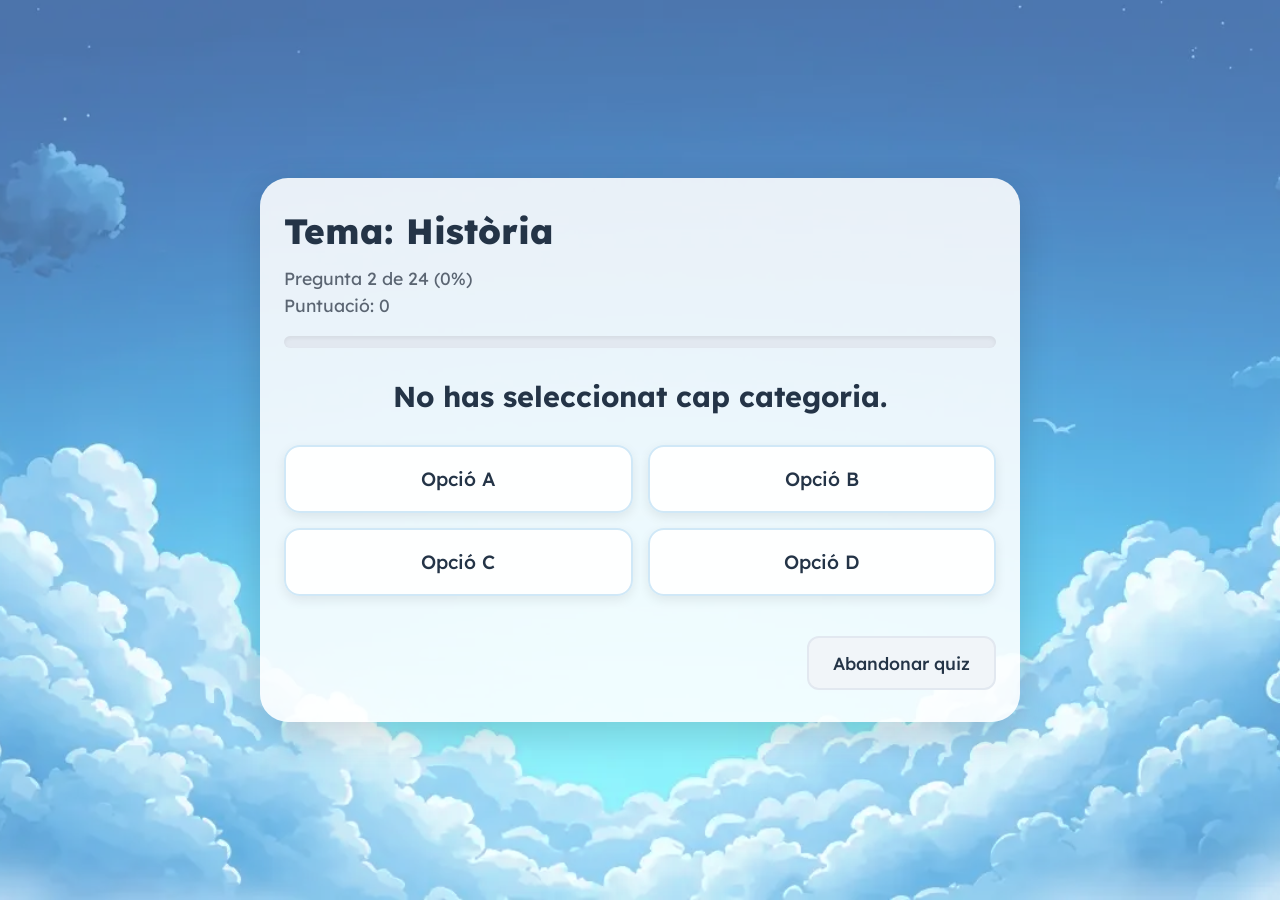
==== commit afc1ef56: "Merge branch 'quiz-page-backend' of https://github.com/JJairo-16/-Crec-que-haurem-de-preguntar-al-no" ====
--- a/public/quiz.html
+++ b/public/quiz.html
@@ -1,5 +1,6 @@
 <!DOCTYPE html>
 <html lang="ca">
+
 <head>
     <meta charset="UTF-8">
     <meta name="viewport" content="width=device-width, initial-scale=1.0">
@@ -29,13 +30,13 @@
 
     <section id="screen-joc" class="screen">
         <div class="quiz-container">
-            
+
             <h2 class="category-theme">Tema: <span id="current-theme">Història</span></h2>
-            
+
             <div class="question-counter">
                 Pregunta <span id="current-question">2</span> de <span id="total-questions">24</span> (0%)
             </div>
-            
+
             <div class="score-display">
                 Puntuació: <span id="current-score">0</span>
             </div>
@@ -49,12 +50,17 @@
             </div>
 
             <div class="options-grid">
-                <button class="option-btn" id="option-a">Opció A</button> <button class="option-btn" id="option-b">Opció B</button>
-                <button class="option-btn" id="option-c">Opció C</button> <button class="option-btn" id="option-d">Opció D</button>
+                <button class="option-btn" id="option-a">Opció A</button> <button class="option-btn" id="option-b">Opció
+                    B</button>
+                <button class="option-btn" id="option-c">Opció C</button> <button class="option-btn" id="option-d">Opció
+                    D</button>
             </div>
 
             <div class="quiz-footer">
                 <button id="btn-leave" class="btn-leave">Abandonar quiz</button>
+                <button id="btn-next-question" class="btn-next" hidden>
+                    Següent pregunta
+                </button>
             </div>
 
         </div>
@@ -62,4 +68,5 @@
 
     <script type="module" src="./js/main.js"></script>
 </body>
+
 </html>
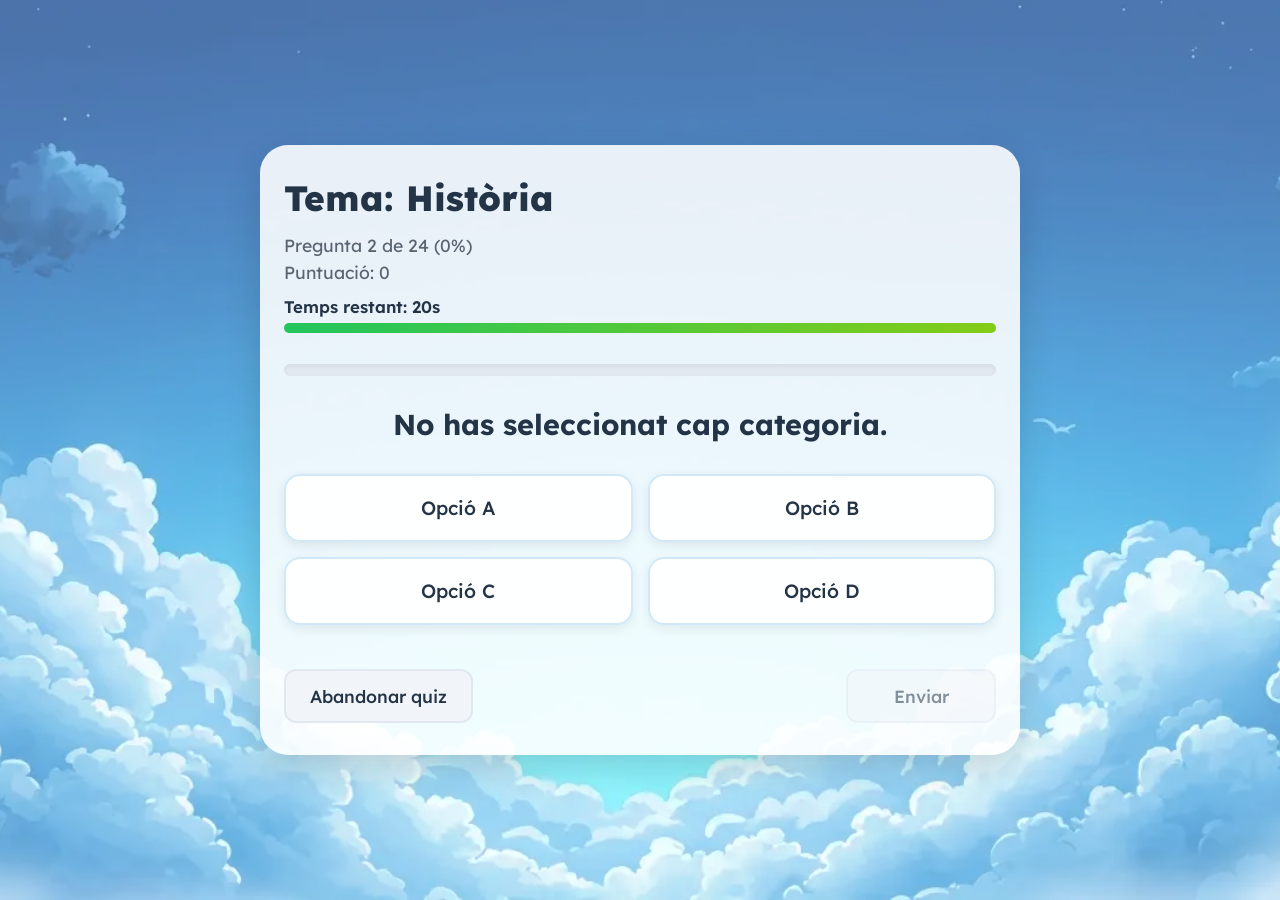
==== commit 8dcf5f27: "feat: implements initial version of timer" ====
--- a/public/quiz.html
+++ b/public/quiz.html
@@ -41,6 +41,14 @@
                 Puntuació: <span id="current-score">0</span>
             </div>
 
+            <div class="timer-display">
+                Temps restant: <span id="timer-text">20s</span>
+            </div>
+
+            <div class="timer-container" aria-hidden="true">
+                <div id="timer-bar" class="timer-fill"></div>
+            </div>
+
             <div class="progress-container">
                 <div id="progress-bar" class="progress-fill"></div>
             </div>
@@ -58,8 +66,8 @@
 
             <div class="quiz-footer">
                 <button id="btn-leave" class="btn-leave">Abandonar quiz</button>
-                <button id="btn-next-question" class="btn-next" hidden>
-                    Següent pregunta
+                <button id="btn-next-question" class="btn-next" disabled>
+                    Enviar
                 </button>
             </div>
 
--- a/public/css/quiz.css
+++ b/public/css/quiz.css
@@ -202,11 +202,11 @@
     z-index: 1;
 }
 
-.option-btn:hover::before {
+.option-btn:not(:disabled):not(.selected):not(.correct):not(.wrong):hover::before {
     left: 130%;
 }
 
-.option-btn:hover {
+.option-btn:not(:disabled):not(.selected):not(.correct):not(.wrong):hover {
     transform: translateY(-3px) scale(1.02);
     box-shadow: 0 12px 24px rgba(0, 0, 0, 0.15);
     background-color: #ffffff;
@@ -224,10 +224,204 @@
     box-shadow: 0 0 0 4px rgba(168, 216, 255, 0.55), 0 12px 24px rgba(0, 0, 0, 0.15);
 }
 
+.option-btn.selected {
+    background: rgba(59, 130, 246, 0.15);
+    border-color: #3b82f6;
+    color: #1e40af;
+    font-weight: 600;
+    box-shadow: 0 0 0 2px rgba(59, 130, 246, 0.2), 0 4px 12px rgba(59, 130, 246, 0.15);
+    transform: scale(1.01);
+}
+
+
+.option-btn.selected:hover {
+    background: rgba(59, 130, 246, 0.18);
+    border-color: #2563eb;
+    color: #1e3a8a;
+    box-shadow: 0 0 0 2px rgba(59, 130, 246, 0.24), 0 6px 14px rgba(59, 130, 246, 0.16);
+    transform: scale(1.01);
+}
+
+.option-btn:disabled,
+.option-btn:disabled:hover {
+    cursor: default;
+    transform: none;
+    filter: none;
+}
+
+.option-btn:disabled::before,
+.option-btn:disabled:hover::before,
+.options-grid.answered .option-btn::before,
+.options-grid.answered .option-btn:hover::before {
+    left: -120%;
+}
+
+.result-screen {
+    width: 100%;
+    display: flex;
+    justify-content: center;
+    align-items: center;
+    animation: fadeIn 0.7s var(--ease-out-soft) both;
+}
+
+.result-card {
+    width: 100%;
+    display: flex;
+    flex-direction: column;
+    gap: 40px;
+    animation: containerIn 0.75s var(--ease-spring) both;
+}
+
+.result-top {
+    display: flex;
+    flex-direction: column;
+    align-items: center;
+    gap: 30px;
+    animation: fadeInDown 0.6s var(--ease-out-soft) both;
+}
+
+.result-title {
+    font-size: clamp(2rem, 5vw, 2.8rem);
+    font-weight: 800;
+    color: var(--text-main);
+    letter-spacing: 2px;
+    text-align: center;
+}
+
+.result-mascot {
+    width: 160px;
+    height: 160px;
+    object-fit: contain;
+    animation: bounce 0.8s var(--ease-spring) both;
+}
+
+@keyframes bounce {
+    0% {
+        opacity: 0;
+        transform: scale(0.6) translateY(20px);
+    }
+    100% {
+        opacity: 1;
+        transform: scale(1) translateY(0);
+    }
+}
+
+.result-bottom {
+    display: flex;
+    flex-direction: column;
+    align-items: center;
+    gap: 25px;
+    animation: fadeIn 0.6s var(--ease-out-soft) 0.2s both;
+}
+
+.result-percentage {
+    font-size: clamp(1.6rem, 4vw, 2.2rem);
+    font-weight: 700;
+    color: var(--text-main);
+    text-align: center;
+    line-height: 1.3;
+    background: linear-gradient(135deg, #3b82f6, #1e40af);
+    -webkit-background-clip: text;
+    -webkit-text-fill-color: transparent;
+    background-clip: text;
+}
+
+.result-btn {
+    background: #f1f5f9;
+    color: var(--text-main);
+    border: 2px solid #e2e8f0;
+    padding: 16px 40px;
+    border-radius: 12px;
+    font-family: 'Lexend', sans-serif;
+    font-size: 1.1rem;
+    font-weight: 600;
+    cursor: pointer;
+    min-width: 200px;
+    transition: 
+        all 0.25s var(--ease-spring),
+        box-shadow 0.25s ease,
+        transform 0.25s ease;
+    position: relative;
+    overflow: hidden;
+    isolation: isolate;
+}
+
+.result-btn::before {
+    content: '';
+    position: absolute;
+    top: 0;
+    left: -120%;
+    width: 60%;
+    height: 100%;
+    background: linear-gradient(
+        120deg,
+        transparent 0%,
+        rgba(255, 255, 255, 0.3) 50%,
+        transparent 100%
+    );
+    transform: skewX(-20deg);
+    transition: left 0.7s ease;
+    pointer-events: none;
+    z-index: 1;
+}
+
+.result-btn:hover::before {
+    left: 130%;
+}
+
+.result-btn:hover {
+    transform: translateY(-3px);
+    box-shadow: 0 12px 24px rgba(0, 0, 0, 0.15);
+}
+
+.result-btn:active {
+    transform: translateY(-1px);
+    transition-duration: 0.1s;
+}
+
+.result-btn:focus-visible {
+    outline: none;
+    box-shadow: 0 0 0 4px rgba(59, 130, 246, 0.25);
+}
+
+.result-btn-play {
+    background: rgba(50, 205, 50, 0.95);
+    color: #ffffff;
+    border-color: rgba(50, 205, 50, 0.75);
+}
+
+.result-btn-play:hover {
+    background: rgba(34, 197, 94, 0.95);
+    border-color: rgba(20, 184, 86, 0.95);
+    box-shadow: 0 12px 24px rgba(50, 205, 50, 0.35);
+}
+
+.result-btn-play:focus-visible {
+    box-shadow: 0 0 0 4px rgba(50, 205, 50, 0.25);
+}
+
+.result-btn-exit {
+    background: #ef4444;
+    color: #ffffff;
+    border-color: #ef4444;
+}
+
+.result-btn-exit:hover {
+    background: #dc2626;
+    border-color: #dc2626;
+    box-shadow: 0 12px 24px rgba(239, 68, 68, 0.35);
+}
+
+.result-btn-exit:focus-visible {
+    box-shadow: 0 0 0 4px rgba(239, 68, 68, 0.25);
+}
+
 .quiz-footer {
     display: flex;
-    justify-content: flex-end;
-    margin-top: 10px;
+    justify-content: space-between;
+    align-items: center;
+    gap: 16px;
+    margin-top: 14px;
     animation: fadeIn 0.6s var(--ease-out-soft) 0.3s both;
 }
 
@@ -290,6 +484,66 @@
     outline: none;
     box-shadow: 0 0 0 4px rgba(239, 68, 68, 0.25), 0 8px 20px rgba(239, 68, 68, 0.35);
 }
+.btn-next {
+    min-width: 150px;
+    background: #f1f5f9;
+    color: var(--text-main);
+    border: 2px solid #e2e8f0;
+    padding: 14px 24px;
+    border-radius: 12px;
+    font-family: 'Lexend', sans-serif;
+    font-size: 1.1rem;
+    font-weight: 500;
+    cursor: pointer;
+    transition: 
+        all 0.25s var(--ease-spring),
+        box-shadow 0.25s ease,
+        transform 0.25s ease;
+    position: relative;
+    overflow: hidden;
+    isolation: isolate;
+}
+
+.btn-next::before {
+    content: '';
+    position: absolute;
+    top: 0;
+    left: -120%;
+    width: 60%;
+    height: 100%;
+    background: linear-gradient(
+        120deg,
+        transparent 0%,
+        rgba(255, 255, 255, 0.3) 50%,
+        transparent 100%
+    );
+    transform: skewX(-20deg);
+    transition: left 0.7s ease;
+    pointer-events: none;
+    z-index: 1;
+}
+
+.btn-next:hover::before {
+    left: 130%;
+}
+
+.btn-next:hover {
+    background:  rgba(50, 205, 50, 0.95);
+    color: #ffffff;
+    border-color:  rgba(50, 205, 50, 0.75);
+    box-shadow: 0 8px 20px  rgba(50, 205, 50, 0.35);
+    transform: translateY(-2px);
+}
+
+.btn-next:active {
+    transform: translateY(0);
+    transition-duration: 0.1s;
+}
+
+.btn-next:focus-visible {
+    outline: none;
+    box-shadow: 0 0 0 4px rgba(50, 205, 50, 0.25), 0 8px 20px rgba(50, 205, 50, 0.35);
+}
 
 @media (max-width: 620px) {
     body {
@@ -320,7 +574,13 @@
         min-height: 60px;
     }
 
-    .btn-leave {
+    .quiz-footer {
+        flex-direction: column-reverse;
+        align-items: stretch;
+    }
+
+    .btn-leave,
+    .btn-next {
         width: 100%;
     }
 }
@@ -354,4 +614,73 @@
         animation-iteration-count: 1 !important;
         transition-duration: 0.001ms !important;
     }
-}+}
+.timer-display {
+    font-size: 1.05rem;
+    font-weight: 600;
+    color: var(--text-main);
+    margin: 8px 0 6px 0;
+    animation: fadeIn 0.6s ease 0.15s both;
+}
+
+.timer-container {
+    width: 100%;
+    height: 10px;
+    background: #e2e8f0;
+    border-radius: 50px;
+    margin: 0 0 16px 0;
+    overflow: hidden;
+    box-shadow: inset 0 2px 4px rgba(0, 0, 0, 0.06);
+}
+
+.timer-fill {
+    height: 100%;
+    width: 100%;
+    background: linear-gradient(90deg, #22c55e, #84cc16);
+    transition: width 0.25s linear, background 0.25s ease;
+}
+
+.timer-fill.timer-danger {
+    background: linear-gradient(90deg, #ef4444, #f97316);
+}
+
+.option-btn.correct {
+    background: rgba(34, 197, 94, 0.18);
+    border-color: #22c55e;
+    color: #166534;
+    font-weight: 700;
+    box-shadow: 0 0 0 2px rgba(34, 197, 94, 0.2), 0 4px 12px rgba(34, 197, 94, 0.15);
+}
+
+.option-btn.wrong {
+    background: rgba(239, 68, 68, 0.16);
+    border-color: #ef4444;
+    color: #991b1b;
+    font-weight: 700;
+    box-shadow: 0 0 0 2px rgba(239, 68, 68, 0.18), 0 4px 12px rgba(239, 68, 68, 0.12);
+}
+
+.option-btn.correct:hover {
+    background: rgba(34, 197, 94, 0.22);
+    border-color: #16a34a;
+    color: #14532d;
+    box-shadow: 0 0 0 2px rgba(34, 197, 94, 0.24), 0 6px 14px rgba(34, 197, 94, 0.16);
+}
+
+.option-btn.wrong:hover {
+    background: rgba(239, 68, 68, 0.2);
+    border-color: #dc2626;
+    color: #7f1d1d;
+    box-shadow: 0 0 0 2px rgba(239, 68, 68, 0.22), 0 6px 14px rgba(239, 68, 68, 0.14);
+}
+
+.btn-next:disabled,
+.btn-next:disabled:hover {
+    cursor: not-allowed;
+    opacity: 0.55;
+    background: #f1f5f9;
+    color: var(--text-main);
+    border-color: #e2e8f0;
+    box-shadow: none;
+    transform: none;
+}
